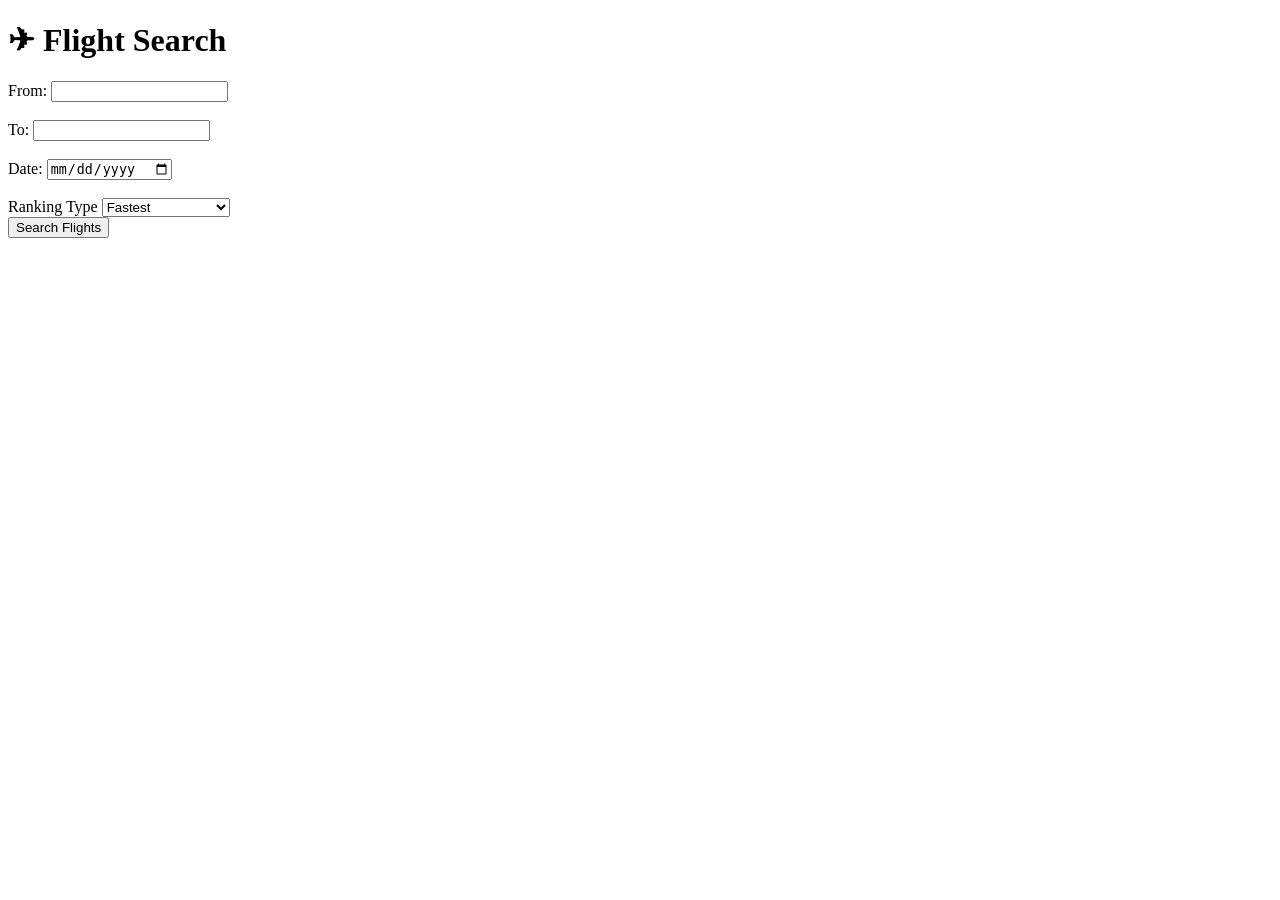
==== Flight/templates/index.html @ b115184b "inital commit" ====
<!DOCTYPE html>
<html>
<head>
    <title>Flight Module</title>
    <link rel="stylesheet" href="{{ url_for('static', filename='style.css') }}">
</head>
<body>

<div class="container">
    <h1>✈ Flight Search</h1>

    <form action="/results">
    From: <input type="text" name="from_place" required><br><br>
    To: <input type="text" name="to_place" required><br><br>
    Date: <input type="date" name="date" required><br><br>

    <div class="form-group">
        <label>Ranking Type</label>
        <select name="ranking_type">
            <option value="fastest">Fastest</option>
            <option value="cheapest">Cheapest</option>
            <option value="comfort">Most Comfortable</option>
            <option value="balanced">Balanced</option>
        </select>
    </div>

    <button type="submit">Search Flights</button>
</form>
</div>

</body>
</html>
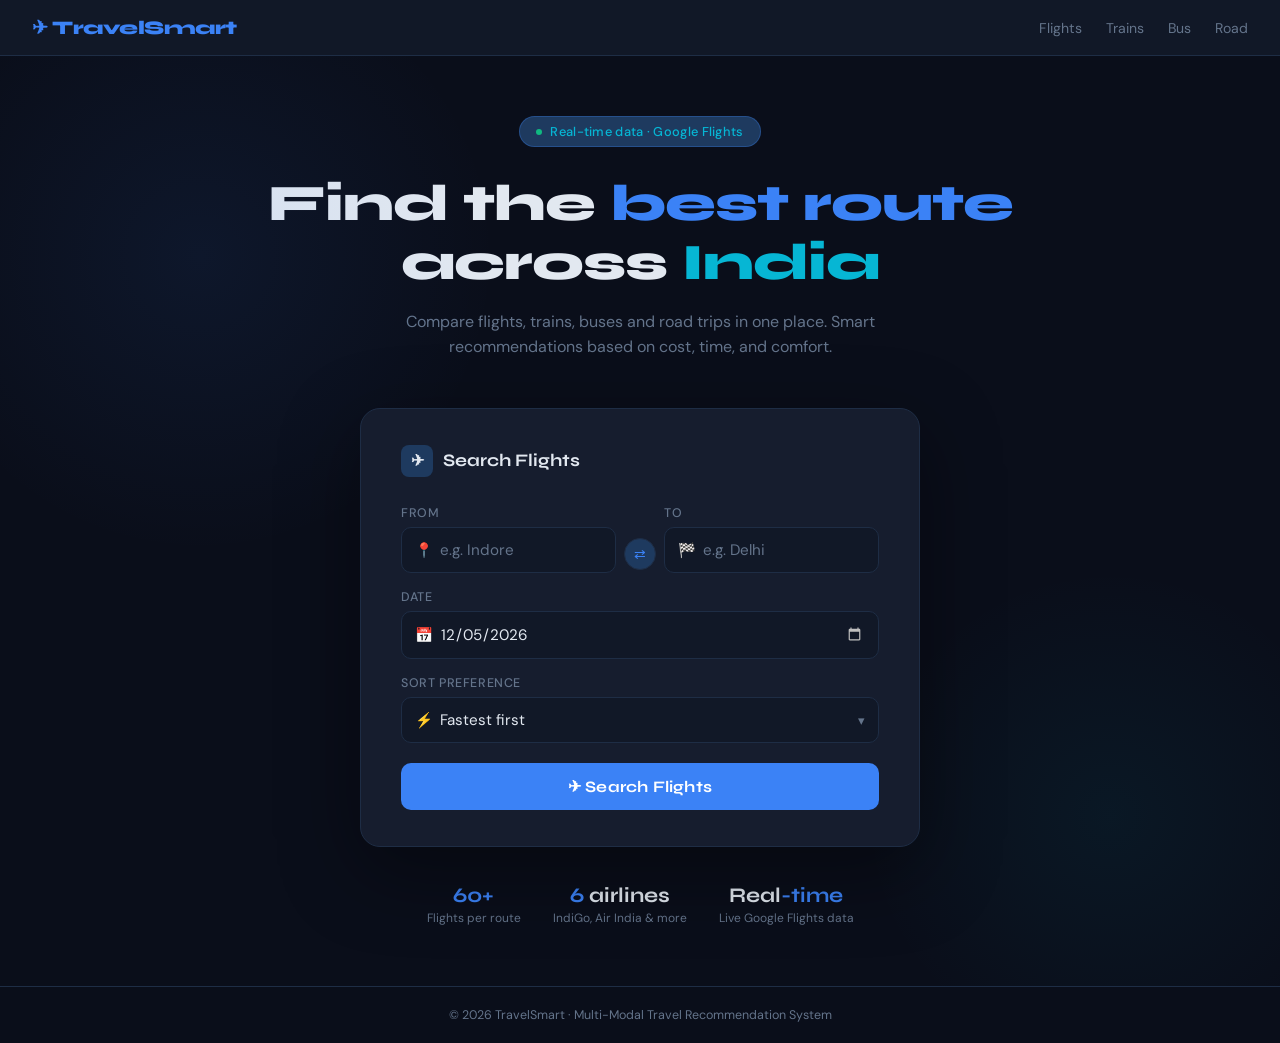
==== commit ed7d4fd8: "Cab module added" ====
--- a/Flight/templates/index.html
+++ b/Flight/templates/index.html
@@ -1,32 +1,570 @@
 <!DOCTYPE html>
-<html>
+<html lang="en">
 <head>
-    <title>Flight Module</title>
-    <link rel="stylesheet" href="{{ url_for('static', filename='style.css') }}">
+  <meta charset="UTF-8"/>
+  <meta name="viewport" content="width=device-width, initial-scale=1.0"/>
+  <title>TravelSmart — Find Your Flight</title>
+  <link href="https://fonts.googleapis.com/css2?family=Syne:wght@400;600;700;800&family=DM+Sans:wght@300;400;500&display=swap" rel="stylesheet"/>
+  <style>
+    :root {
+      --bg:      #0a0e1a;
+      --surface: #111827;
+      --card:    #161d2e;
+      --border:  #1e2d45;
+      --accent:  #3b82f6;
+      --accent2: #06b6d4;
+      --green:   #10b981;
+      --yellow:  #f59e0b;
+      --red:     #ef4444;
+      --text:    #e2e8f0;
+      --muted:   #64748b;
+      --tag-bg:  #1e3a5f;
+    }
+
+    * { margin: 0; padding: 0; box-sizing: border-box; }
+
+    body {
+      background: var(--bg);
+      color: var(--text);
+      font-family: 'DM Sans', sans-serif;
+      min-height: 100vh;
+      display: flex;
+      flex-direction: column;
+    }
+
+    /* ── TOPBAR ── */
+    .topbar {
+      background: var(--surface);
+      border-bottom: 1px solid var(--border);
+      padding: 16px 32px;
+      display: flex;
+      align-items: center;
+      justify-content: space-between;
+    }
+    .topbar-logo {
+      font-family: 'Syne', sans-serif;
+      font-weight: 800;
+      font-size: 1.2rem;
+      color: var(--accent);
+      text-decoration: none;
+      letter-spacing: -0.5px;
+    }
+    .topbar-links {
+      display: flex;
+      gap: 24px;
+      align-items: center;
+    }
+    .topbar-links a {
+      color: var(--muted);
+      text-decoration: none;
+      font-size: 0.88rem;
+      transition: color 0.2s;
+    }
+    .topbar-links a:hover { color: var(--text); }
+
+    /* ── HERO ── */
+    .hero {
+      flex: 1;
+      display: flex;
+      flex-direction: column;
+      align-items: center;
+      justify-content: center;
+      padding: 60px 24px;
+      position: relative;
+      overflow: hidden;
+    }
+
+    /* background glow blobs */
+    .hero::before {
+      content: '';
+      position: absolute;
+      width: 600px; height: 600px;
+      background: radial-gradient(circle, rgba(59,130,246,0.08) 0%, transparent 70%);
+      top: -100px; left: -100px;
+      pointer-events: none;
+    }
+    .hero::after {
+      content: '';
+      position: absolute;
+      width: 500px; height: 500px;
+      background: radial-gradient(circle, rgba(6,182,212,0.06) 0%, transparent 70%);
+      bottom: -80px; right: -80px;
+      pointer-events: none;
+    }
+
+    /* ── HERO BADGE ── */
+    .hero-badge {
+      display: inline-flex;
+      align-items: center;
+      gap: 8px;
+      background: var(--tag-bg);
+      border: 1px solid rgba(59,130,246,0.3);
+      color: var(--accent2);
+      padding: 6px 16px;
+      border-radius: 20px;
+      font-size: 0.8rem;
+      font-weight: 500;
+      margin-bottom: 28px;
+      letter-spacing: 0.3px;
+    }
+    .hero-badge .dot {
+      width: 6px; height: 6px;
+      background: var(--green);
+      border-radius: 50%;
+      animation: pulse 2s infinite;
+    }
+    @keyframes pulse {
+      0%, 100% { opacity: 1; transform: scale(1); }
+      50%       { opacity: 0.5; transform: scale(1.3); }
+    }
+
+    /* ── HERO HEADING ── */
+    .hero h1 {
+      font-family: 'Syne', sans-serif;
+      font-weight: 800;
+      font-size: clamp(2rem, 5vw, 3.2rem);
+      text-align: center;
+      line-height: 1.15;
+      margin-bottom: 16px;
+      letter-spacing: -1px;
+    }
+    .hero h1 .accent  { color: var(--accent); }
+    .hero h1 .accent2 { color: var(--accent2); }
+
+    .hero-sub {
+      text-align: center;
+      color: var(--muted);
+      font-size: 1rem;
+      max-width: 480px;
+      line-height: 1.6;
+      margin-bottom: 48px;
+    }
+
+    /* ── SEARCH CARD ── */
+    .search-card {
+      background: var(--card);
+      border: 1px solid var(--border);
+      border-radius: 20px;
+      padding: 36px 40px;
+      width: 100%;
+      max-width: 560px;
+      position: relative;
+      z-index: 1;
+      box-shadow: 0 24px 80px rgba(0,0,0,0.4);
+    }
+
+    .search-card-title {
+      font-family: 'Syne', sans-serif;
+      font-weight: 700;
+      font-size: 1.1rem;
+      margin-bottom: 28px;
+      display: flex;
+      align-items: center;
+      gap: 10px;
+      color: var(--text);
+    }
+    .search-card-title .icon {
+      width: 32px; height: 32px;
+      background: var(--tag-bg);
+      border-radius: 8px;
+      display: flex; align-items: center; justify-content: center;
+      font-size: 1rem;
+    }
+
+    /* ── FORM FIELDS ── */
+    .field-group {
+      display: flex;
+      flex-direction: column;
+      gap: 16px;
+      margin-bottom: 20px;
+    }
+
+    .field {
+      display: flex;
+      flex-direction: column;
+      gap: 6px;
+    }
+
+    .field label {
+      font-size: 0.78rem;
+      font-weight: 500;
+      color: var(--muted);
+      text-transform: uppercase;
+      letter-spacing: 0.6px;
+    }
+
+    .input-wrap {
+      position: relative;
+      display: flex;
+      align-items: center;
+    }
+    .input-wrap .input-icon {
+      position: absolute;
+      left: 14px;
+      color: var(--muted);
+      font-size: 0.9rem;
+      pointer-events: none;
+    }
+
+    .field input,
+    .field select {
+      width: 100%;
+      background: var(--surface);
+      border: 1px solid var(--border);
+      color: var(--text);
+      font-family: 'DM Sans', sans-serif;
+      font-size: 0.95rem;
+      padding: 12px 14px 12px 38px;
+      border-radius: 10px;
+      outline: none;
+      transition: border-color 0.2s, box-shadow 0.2s;
+      appearance: none;
+      -webkit-appearance: none;
+    }
+    .field input::placeholder { color: var(--muted); }
+    .field input:focus,
+    .field select:focus {
+      border-color: var(--accent);
+      box-shadow: 0 0 0 3px rgba(59,130,246,0.12);
+    }
+
+    /* Date input calendar icon colour fix */
+    .field input[type="date"]::-webkit-calendar-picker-indicator {
+      filter: invert(0.5) brightness(1.5);
+      cursor: pointer;
+    }
+    .field input[type="date"] {
+      color-scheme: dark;
+    }
+
+    /* Select arrow */
+    .select-wrap { position: relative; }
+    .select-wrap::after {
+      content: '▾';
+      position: absolute;
+      right: 14px;
+      top: 50%;
+      transform: translateY(-50%);
+      color: var(--muted);
+      font-size: 0.8rem;
+      pointer-events: none;
+    }
+    .field select { padding-right: 36px; }
+    .field select option { background: var(--card); color: var(--text); }
+
+    /* Two columns for from/to */
+    .field-row {
+      display: grid;
+      grid-template-columns: 1fr 1fr;
+      gap: 12px;
+    }
+
+    /* Swap button between from/to */
+    .swap-btn {
+      display: flex;
+      align-items: center;
+      justify-content: center;
+      width: 32px; height: 32px;
+      background: var(--tag-bg);
+      border: 1px solid var(--border);
+      border-radius: 50%;
+      cursor: pointer;
+      font-size: 0.85rem;
+      color: var(--accent);
+      transition: all 0.2s;
+      flex-shrink: 0;
+      align-self: flex-end;
+      margin-bottom: 3px;
+    }
+    .swap-btn:hover { background: var(--accent); color: #fff; }
+
+    .field-row-swap {
+      display: grid;
+      grid-template-columns: 1fr auto 1fr;
+      gap: 8px;
+      align-items: end;
+    }
+
+    /* ── ERROR MSG ── */
+    .error-msg {
+      display: none;
+      font-size: 0.78rem;
+      color: var(--red);
+      margin-top: 4px;
+      padding-left: 4px;
+    }
+    .error-msg.show { display: block; }
+
+    /* ── SUBMIT BUTTON ── */
+    .search-btn {
+      width: 100%;
+      background: var(--accent);
+      color: #fff;
+      border: none;
+      border-radius: 10px;
+      padding: 14px;
+      font-family: 'Syne', sans-serif;
+      font-weight: 700;
+      font-size: 1rem;
+      cursor: pointer;
+      transition: background 0.2s, transform 0.15s, box-shadow 0.2s;
+      display: flex;
+      align-items: center;
+      justify-content: center;
+      gap: 8px;
+      margin-top: 8px;
+      letter-spacing: 0.2px;
+    }
+    .search-btn:hover {
+      background: #2563eb;
+      box-shadow: 0 8px 24px rgba(59,130,246,0.35);
+      transform: translateY(-1px);
+    }
+    .search-btn:active { transform: translateY(0); }
+
+    /* ── STATS STRIP ── */
+    .stats-strip {
+      display: flex;
+      gap: 32px;
+      justify-content: center;
+      margin-top: 36px;
+      flex-wrap: wrap;
+    }
+    .stat {
+      text-align: center;
+    }
+    .stat .val {
+      font-family: 'Syne', sans-serif;
+      font-weight: 700;
+      font-size: 1.3rem;
+      color: var(--text);
+    }
+    .stat .val span { color: var(--accent); }
+    .stat .lbl { font-size: 0.75rem; color: var(--muted); margin-top: 2px; }
+
+    /* ── FOOTER ── */
+    .footer {
+      text-align: center;
+      padding: 20px;
+      font-size: 0.78rem;
+      color: var(--muted);
+      border-top: 1px solid var(--border);
+    }
+
+    /* ── RESPONSIVE ── */
+    @media (max-width: 600px) {
+      .search-card { padding: 24px 20px; }
+      .field-row-swap { grid-template-columns: 1fr; }
+      .swap-btn { display: none; }
+      .topbar-links { display: none; }
+    }
+  </style>
 </head>
 <body>
 
-<div class="container">
-    <h1>✈ Flight Search</h1>
-
-    <form action="/results">
-    From: <input type="text" name="from_place" required><br><br>
-    To: <input type="text" name="to_place" required><br><br>
-    Date: <input type="date" name="date" required><br><br>
-
-    <div class="form-group">
-        <label>Ranking Type</label>
-        <select name="ranking_type">
-            <option value="fastest">Fastest</option>
-            <option value="cheapest">Cheapest</option>
-            <option value="comfort">Most Comfortable</option>
-            <option value="balanced">Balanced</option>
-        </select>
+<!-- TOPBAR -->
+<div class="topbar">
+  <a href="/" class="topbar-logo">✈ TravelSmart</a>
+  <div class="topbar-links">
+    <a href="#">Flights</a>
+    <a href="#">Trains</a>
+    <a href="#">Bus</a>
+    <a href="#">Road</a>
+  </div>
+</div>
+
+<!-- HERO -->
+<div class="hero">
+
+  <div class="hero-badge">
+    <span class="dot"></span>
+    Real-time data · Google Flights
+  </div>
+
+  <h1>
+    Find the <span class="accent">best route</span><br/>
+    across <span class="accent2">India</span>
+  </h1>
+
+  <p class="hero-sub">
+    Compare flights, trains, buses and road trips in one place.
+    Smart recommendations based on cost, time, and comfort.
+  </p>
+
+  <!-- SEARCH CARD -->
+  <div class="search-card">
+
+    <div class="search-card-title">
+      <div class="icon">✈</div>
+      Search Flights
     </div>
 
-    <button type="submit">Search Flights</button>
-</form>
+    <form action="/results" method="GET" onsubmit="return validateForm()">
+
+      <div class="field-group">
+
+        <!-- FROM / TO in one row with swap button -->
+        <div class="field-row-swap">
+
+          <div class="field">
+            <label>From</label>
+            <div class="input-wrap">
+              <span class="input-icon">📍</span>
+              <input
+                type="text"
+                name="from_place"
+                id="fromPlace"
+                placeholder="e.g. Indore"
+                autocomplete="off"
+                required
+              />
+            </div>
+          </div>
+
+          <button type="button" class="swap-btn" onclick="swapPlaces()" title="Swap">⇄</button>
+
+          <div class="field">
+            <label>To</label>
+            <div class="input-wrap">
+              <span class="input-icon">🏁</span>
+              <input
+                type="text"
+                name="to_place"
+                id="toPlace"
+                placeholder="e.g. Delhi"
+                autocomplete="off"
+                required
+              />
+            </div>
+          </div>
+
+        </div>
+
+        <!-- DATE -->
+        <div class="field">
+          <label>Date</label>
+          <div class="input-wrap">
+            <span class="input-icon">📅</span>
+            <input
+              type="date"
+              name="date"
+              id="dateInput"
+              required
+            />
+          </div>
+          <span class="error-msg" id="dateError">
+            Please select today or a future date.
+          </span>
+        </div>
+
+        <!-- RANKING TYPE -->
+        <div class="field">
+          <label>Sort preference</label>
+          <div class="input-wrap select-wrap">
+            <span class="input-icon">⚡</span>
+            <select name="ranking_type" id="rankingType">
+              <option value="cheapest">Cheapest first</option>
+              <option value="fastest" selected>Fastest first</option>
+              <option value="best">Best overall</option>
+            </select>
+          </div>
+        </div>
+
+      </div>
+
+      <button type="submit" class="search-btn">
+        ✈ Search Flights
+      </button>
+
+    </form>
+
+  </div><!-- /search-card -->
+
+  <!-- STATS -->
+  <div class="stats-strip">
+    <div class="stat">
+      <div class="val"><span>60+</span></div>
+      <div class="lbl">Flights per route</div>
+    </div>
+    <div class="stat">
+      <div class="val"><span>6</span> airlines</div>
+      <div class="lbl">IndiGo, Air India & more</div>
+    </div>
+    <div class="stat">
+      <div class="val">Real<span>-time</span></div>
+      <div class="lbl">Live Google Flights data</div>
+    </div>
+  </div>
+
+</div><!-- /hero -->
+
+<div class="footer">
+  © 2026 TravelSmart · Multi-Modal Travel Recommendation System
 </div>
+
+<script>
+  /* ── Set min date to today ──────────────────────────── */
+  function setMinDate() {
+    const today = new Date();
+    const yyyy  = today.getFullYear();
+    const mm    = String(today.getMonth() + 1).padStart(2, '0');
+    const dd    = String(today.getDate()).padStart(2, '0');
+    const todayStr = `${yyyy}-${mm}-${dd}`;
+
+    const input = document.getElementById('dateInput');
+    input.min   = todayStr;
+    input.value = todayStr;   // default to today
+  }
+  setMinDate();
+
+  /* ── Validate date on submit ────────────────────────── */
+  function validateForm() {
+    const input    = document.getElementById('dateInput');
+    const errMsg   = document.getElementById('dateError');
+    const selected = new Date(input.value);
+    const today    = new Date();
+    today.setHours(0, 0, 0, 0); // strip time for date-only comparison
+
+    if (!input.value || selected < today) {
+      errMsg.classList.add('show');
+      input.focus();
+      return false;
+    }
+
+    errMsg.classList.remove('show');
+    return true;
+  }
+
+  /* Recheck on every date change */
+  document.getElementById('dateInput').addEventListener('change', function () {
+    const errMsg   = document.getElementById('dateError');
+    const selected = new Date(this.value);
+    const today    = new Date();
+    today.setHours(0, 0, 0, 0);
+
+    if (selected < today) {
+      errMsg.classList.add('show');
+    } else {
+      errMsg.classList.remove('show');
+    }
+  });
+
+  /* ── Swap from/to ───────────────────────────────────── */
+  function swapPlaces() {
+    const from  = document.getElementById('fromPlace');
+    const to    = document.getElementById('toPlace');
+    const temp  = from.value;
+    from.value  = to.value;
+    to.value    = temp;
+
+    /* Brief animation feedback */
+    [from, to].forEach(el => {
+      el.style.transition = 'background 0.2s';
+      el.style.background = '#1e3a5f';
+      setTimeout(() => { el.style.background = ''; }, 300);
+    });
+  }
+</script>
 
 </body>
 </html>
